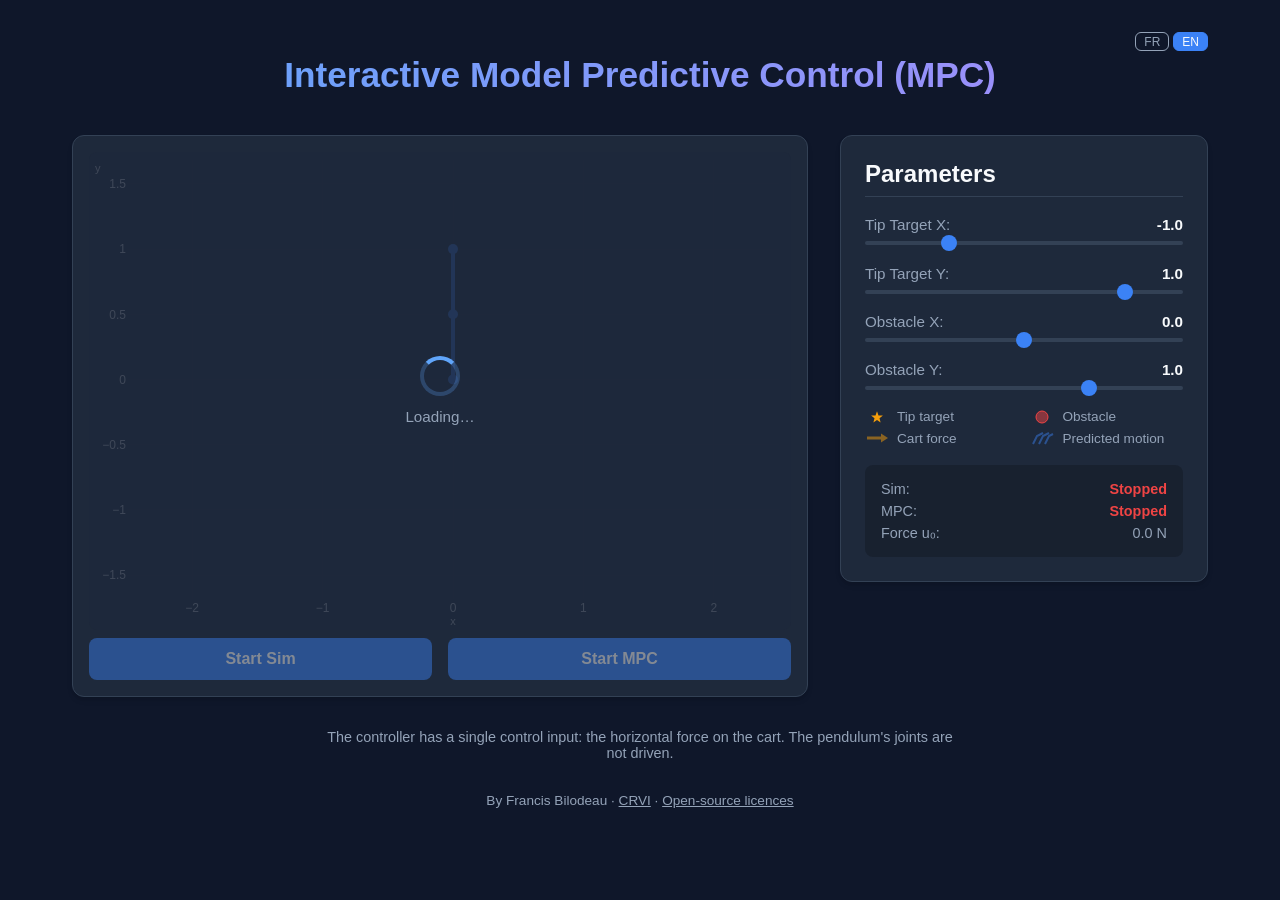
==== mpc-demo/index.html @ 0389cd3d "Interactive model predictive control demo (build ef938bd) and a root page Co-Authored-By: Claude Opu" ====
<!DOCTYPE html>
<html lang="en">

<head>
    <meta charset="UTF-8">
    <meta name="viewport" content="width=device-width,initial-scale=1">
    <title>Interactive Model Predictive Control (MPC)</title>
    <meta name="description" content="Interactive demo of Model Predictive Control on a double inverted pendulum with real-time obstacle avoidance, running in your browser (WebAssembly).">
    <link rel="icon" href="data:,">
    <link rel="stylesheet" href="style.css">
    <script src="https://cdn.plot.ly/plotly-2.24.1.min.js"></script>
</head>

<body>
    <div class="container">
        <header>
            <div class="lang-switch" role="group" aria-label="Language / Langue">
                <button type="button" data-lang="fr">FR</button><button type="button" data-lang="en">EN</button>
            </div>
            <h1 data-i18n="title">Interactive Model Predictive Control (MPC)</h1>
        </header>

        <div class="main-content">
            <div class="visualization">
                <div id="plot"></div>
                <div id="loading" class="loading" role="status"><span class="spinner"></span><span id="loading-text" data-i18n="loading">Loading…</span></div>
                <div id="notice" class="notice" data-i18n="notice">Solver failed: pendulum reset to its start</div>
                <div class="actions run-row">
                    <button id="btn-sim-toggle" class="btn btn-primary" disabled="disabled">Start Sim</button>
                    <button id="btn-mpc-toggle" class="btn btn-primary" disabled="disabled">Start MPC</button>
                </div>
            </div>

            <div class="controls">
                <h2 data-i18n="parameters">Parameters</h2>

                <div class="control-group">
                    <label for="target_x" data-i18n="target_x">Tip Target X: <span id="target_x_val">-1.0</span></label>
                    <input type="range" id="target_x" min="-2.0" max="2.0" step="0.1" value="-1.0">
                </div>

                <div class="control-group">
                    <label for="target_y" data-i18n="target_y">Tip Target Y: <span id="target_y_val">1.0</span></label>
                    <input type="range" id="target_y" min="-1.5" max="1.5" step="0.1" value="1.0">
                </div>

                <div class="control-group">
                    <label for="obs_x" data-i18n="obs_x">Obstacle X: <span id="obs_x_val">0.0</span></label>
                    <input type="range" id="obs_x" min="-2.0" max="2.0" step="0.1" value="0.0">
                </div>

                <div class="control-group">
                    <label for="obs_y" data-i18n="obs_y">Obstacle Y: <span id="obs_y_val">1.0</span></label>
                    <input type="range" id="obs_y" min="0.5" max="1.2" step="0.1" value="1.0">
                </div>

                
                <ul class="legend" aria-label="Plot legend">
                    <li data-i18n="legend_target"><svg viewBox="0 0 24 14" aria-hidden="true"><polygon points="12.0,1.3 13.5,5.4 17.9,5.6 14.5,8.3 15.6,12.5 12.0,10.1 8.4,12.5 9.5,8.3 6.1,5.6 10.5,5.4" fill="#f59e0b"/></svg>Tip target</li>
                    <li data-i18n="legend_obstacle"><svg viewBox="0 0 24 14" aria-hidden="true"><circle cx="12" cy="7" r="6" fill="rgba(239,68,68,0.5)" stroke="#ef4444"/></svg>Obstacle</li>
                    <li data-i18n="legend_force"><svg viewBox="0 0 24 14" aria-hidden="true" opacity="0.5"><line x1="2" y1="7" x2="17" y2="7" stroke="#f59e0b" stroke-width="3"/><polygon points="16,2.5 23,7 16,11.5" fill="#f59e0b"/></svg>Cart force</li>
                    <li data-i18n="legend_prediction"><svg viewBox="0 0 24 14" aria-hidden="true"><g fill="none" stroke="rgba(59,130,246,0.45)" stroke-width="2"><polyline points="3,13 7,5 13,2"/><polyline points="9,13 13,5 19,2"/><polyline points="15,13 19,5 23,3"/></g></svg>Predicted motion</li>
                </ul>

                <div class="status-panel">
                    <p data-i18n="sim">Sim: <span id="sim-status" class="status-off">Stopped</span></p>
                    <p data-i18n="mpc">MPC: <span id="mpc-status" class="status-off">Stopped</span></p>
                    <p data-i18n="force">Force u₀: <span id="u0-display">0.0 N</span></p>
                </div>

                <div class="status-panel perf-panel" hidden>
                    <p>Solver: <span id="solver-status">-</span></p>
                    <p>Variant: <span id="variant">measuring…</span></p>
                    <p>Solve time (mean / p99): <span id="solve-time">-</span></p>
                    <p>Deadline misses (&gt; 15 ms): <span id="misses">-</span></p>
                    <p>Speed vs real time: <span id="speed">-</span></p>
                    <p>Background solver: <span id="bg">-</span></p>
                    <p>Resets after solver failure: <span id="resets">0</span></p>
                    <span id="pick-detail" class="muted">Timing the controller variants on this device…</span>
                    <div class="tuning" hidden>
                        <div class="control-group">
                            <label for="u_max">Max force: <span id="u_max_val">-</span> N</label>
                            <input type="range" id="u_max" min="1" max="40" step="any">
                        </div>
                        <div class="control-group">
                            <label for="cost_u">Force penalty: <span id="cost_u_val">-</span></label>
                            <input type="range" id="cost_u" min="0" max="20" step="0.1">
                        </div>
                        <div class="control-group">
                            <label for="cost_du">Change-in-force penalty: <span id="cost_du_val">-</span></label>
                            <input type="range" id="cost_du" min="0" max="10" step="0.01">
                        </div>
                        <div class="control-group">
                            <label for="horizon">Horizon N: <span id="horizon_val">-</span></label>
                            <input type="range" id="horizon" min="0" max="0" step="1">
                        </div>
                        <div class="control-group">
                            <label for="dt">First interval: <span id="dt_val">-</span> ms</label>
                            <input type="range" id="dt" min="5" max="50" step="0.5">
                        </div>
                        <div class="control-group">
                            <label for="growth">Interval growth: <span id="growth_val">-</span></label>
                            <input type="range" id="growth" min="1" max="1.05" step="0.001">
                        </div>
                        <div class="control-group">
                            <label for="d_cart">Cart damping: <span id="d_cart_val">-</span> N·s/m</label>
                            <input type="range" id="d_cart" min="0" max="0.01" step="0.0001">
                        </div>
                        <div class="control-group">
                            <label for="d_joint">Joint damping: <span id="d_joint_val">-</span> N·m·s/rad</label>
                            <input type="range" id="d_joint" min="0" max="0.25" step="0.001">
                        </div>
                    </div>
                </div>
            </div>
        </div>

        <p class="note" data-i18n="note">The controller has a single control input: the horizontal force on the cart. The pendulum's joints are not driven.</p>

        <footer class="credits">
            <span data-i18n="by">By</span> Francis Bilodeau · <a href="https://www.crvi.ca/" target="_blank" rel="noopener">CRVI</a> ·
            <a href="gen/licenses.txt" target="_blank" rel="noopener" data-i18n="licences">Open-source licences</a>
        </footer>
    </div>

    <script src="app.js?v=ef938bd"></script>
</body>

</html>
---- mpc-demo/style.css ----
:root {
    --bg-color: #0f172a;
    --panel-bg: #1e293b;
    --text-main: #f8fafc;
    --text-muted: #94a3b8;
    --accent: #3b82f6;
    --accent-hover: #2563eb;
    --accent-danger: #ef4444;
    --accent-danger-hover: #dc2626;
    --border-color: #334155;
}

* {
    box-sizing: border-box;
    margin: 0;
    padding: 0;
    font-family: 'Inter', -apple-system, BlinkMacSystemFont, "Segoe UI", Roboto, Helvetica, Arial, sans-serif;
}

body {
    background-color: var(--bg-color);
    color: var(--text-main);
    min-height: 100vh;
    display: flex;
    justify-content: center;
}

.container {
    width: 100%;
    max-width: 1200px;
    padding: 2rem;
    display: flex;
    flex-direction: column;
    gap: 2rem;
}

header {
    text-align: center;
}

header h1 {
    font-size: clamp(0.8rem, 3.9vw, 2.2rem);
    white-space: nowrap;
    margin-bottom: 0.5rem;
    background: linear-gradient(to right, #60a5fa, #a78bfa);
    -webkit-background-clip: text;
    -webkit-text-fill-color: transparent;
}

header p {
    color: var(--text-muted);
    font-size: 1.1rem;
}

.main-content {
    display: grid;
    grid-template-columns: 2fr 1fr;
    gap: 2rem;
}

.visualization {
    background: var(--panel-bg);
    border-radius: 12px;
    padding: 1rem;
    box-shadow: 0 4px 6px -1px rgba(0, 0, 0, 0.1), 0 2px 4px -1px rgba(0, 0, 0, 0.06);
    border: 1px solid var(--border-color);
}

#plot {
    width: 100%;
    height: 100%;
    border-radius: 8px;
    overflow: hidden;
}

.controls {
    background: var(--panel-bg);
    border-radius: 12px;
    padding: 1.5rem;
    box-shadow: 0 4px 6px -1px rgba(0, 0, 0, 0.1), 0 2px 4px -1px rgba(0, 0, 0, 0.06);
    border: 1px solid var(--border-color);
    display: flex;
    flex-direction: column;
    gap: 1.2rem;
}

.controls h2 {
    font-size: 1.5rem;
    border-bottom: 1px solid var(--border-color);
    padding-bottom: 0.5rem;
}

.control-group {
    display: flex;
    flex-direction: column;
    gap: 0.5rem;
}

.control-group label {
    font-size: 0.95rem;
    color: var(--text-muted);
    display: flex;
    justify-content: space-between;
}

.control-group label span {
    color: var(--text-main);
    font-weight: 600;
}

input[type=range] {
    -webkit-appearance: none;
    width: 100%;
    background: transparent;
}

input[type=range]::-webkit-slider-thumb {
    -webkit-appearance: none;
    height: 16px;
    width: 16px;
    border-radius: 50%;
    background: var(--accent);
    cursor: pointer;
    margin-top: -6px;
}

input[type=range]::-webkit-slider-runnable-track {
    width: 100%;
    height: 4px;
    cursor: pointer;
    background: var(--border-color);
    border-radius: 2px;
}

input[type=range]:focus {
    outline: none;
}

.actions {
    display: flex;
    gap: 1rem;
    margin-top: 0.5rem;
}

/* ---- Controller section ---- */
.controller-section {
    border: 1px solid var(--border-color);
    border-radius: 8px;
    padding: 1rem;
    display: flex;
    flex-direction: column;
    gap: 0.75rem;
}

.controller-section h3 {
    font-size: 1rem;
    color: var(--text-muted);
    text-transform: uppercase;
    letter-spacing: 0.05em;
    margin-bottom: 0.25rem;
}

.controller-row {
    display: flex;
    align-items: center;
    justify-content: space-between;
    gap: 0.75rem;
}

.controller-label {
    display: flex;
    flex-direction: column;
    flex: 1;
}

.controller-name {
    font-weight: 700;
    font-size: 1rem;
}

.controller-desc {
    font-size: 0.78rem;
    color: var(--text-muted);
}

/* ---- Buttons ---- */
.btn {
    padding: 0.75rem 1.5rem;
    border: none;
    border-radius: 8px;
    font-size: 1rem;
    font-weight: 600;
    cursor: pointer;
    transition: all 0.2s;
    width: 100%;
}

.btn-controller {
    padding: 0.55rem 1rem;
    font-size: 0.9rem;
    width: auto;
    min-width: 110px;
    flex-shrink: 0;
}

.btn-primary {
    background-color: var(--accent);
    color: white;
}

.btn-primary:hover:not(:disabled) {
    background-color: var(--accent-hover);
}

.btn-danger {
    background-color: var(--accent-danger);
    color: white;
}

.btn-danger:hover:not(:disabled) {
    background-color: var(--accent-danger-hover);
}

.btn:disabled {
    opacity: 0.45;
    cursor: not-allowed;
}

/* ---- Status panel ---- */
.status-panel {
    background: rgba(0, 0, 0, 0.2);
    padding: 1rem;
    border-radius: 8px;
    font-size: 0.9rem;
    display: flex;
    flex-direction: column;
    gap: 0.4rem;
}

.status-panel p {
    display: flex;
    justify-content: space-between;
    color: var(--text-muted);
}

.status-on {
    font-weight: 600;
    color: #10b981;
}

.status-off {
    font-weight: 600;
    color: #ef4444;
}

/* ---- Browser (WebAssembly) build additions ---- */
/* The controls column is taller than today's: keep today's plot size instead of stretching. */
.main-content {
    align-items: start;
}

.visualization {
    position: relative;
}

#plot {
    height: auto;
    aspect-ratio: 5 / 3.4;  /* x spans 5 m, y 3 m (+ axis margins): keeps the ±1.5 m height range */
}

.notice {
    position: absolute;
    top: 1.5rem;
    left: 50%;
    transform: translateX(-50%);
    background: rgba(239, 68, 68, 0.9);
    color: white;
    padding: 0.4rem 0.9rem;
    border-radius: 6px;
    font-size: 0.9rem;
    pointer-events: none;
    opacity: 0;
    transition: opacity 0.4s;
}

.notice.show {
    opacity: 1;
}

.perf-panel {
    font-size: 0.85rem;
}

.perf-panel .muted {
    color: var(--text-muted);
    font-size: 0.78rem;
    line-height: 1.35;
}

@media (max-width: 800px) {
    .container {
        padding: 1rem;
        gap: 1rem;
    }


    .main-content {
        grid-template-columns: 1fr;
    }

    .visualization {
        min-height: 0;
        padding: 0.5rem;
    }

}

.perf-panel[hidden] {
    display: none;
}

/* Start Sim and Start MPC side by side, right under the plot */
.run-row .btn {
    flex: 1;
}

/* Shown over the plot while the WebAssembly controller loads and is timed on this device */
.loading {
    position: absolute;
    top: 1rem;
    left: 1rem;
    right: 1rem;
    aspect-ratio: 5 / 3.4;
    display: flex;
    flex-direction: column;
    align-items: center;
    justify-content: center;
    gap: 0.75rem;
    background: rgba(30, 41, 59, 0.85);
    border-radius: 8px;
    color: var(--text-muted);
    font-size: 0.95rem;
    z-index: 2;
}

.loading[hidden] {
    display: none;
}

.spinner {
    width: 2.5rem;
    height: 2.5rem;
    border: 4px solid rgba(96, 165, 250, 0.25);
    border-top-color: #60a5fa;
    border-radius: 50%;
    animation: spin 0.9s linear infinite;
}

@keyframes spin {
    to { transform: rotate(360deg); }
}

@media (max-width: 800px) {
    .loading {
        top: 0.5rem;
        left: 0.5rem;
        right: 0.5rem;
    }
}

.tuning:not([hidden]) {  /* display: flex would override the hidden attribute */
    display: flex;
    flex-direction: column;
    gap: 1rem;
}

.legend {
    list-style: none;
    margin: 0;
    padding: 0;
    display: grid;
    grid-template-columns: repeat(2, minmax(0, 1fr));
    gap: 0.4rem 0.8rem;
    font-size: 0.85rem;
    color: var(--text-muted);
}

.legend li {
    display: flex;
    align-items: center;
    gap: 0.5rem;
}

.legend svg {
    width: 24px;
    height: 14px;
    flex: none;
}

.credits {
    text-align: center;
    font-size: 0.85rem;
    color: var(--text-muted);
}

.credits a {
    color: var(--text-muted);
}

.note {
    max-width: 40rem;
    margin: 0 auto;
    text-align: center;
    font-size: 0.9rem;
    color: var(--text-muted);
}

.lang-switch {
    display: flex;
    justify-content: flex-end;
    gap: 0.25rem;
    margin-bottom: 0.25rem;
}

.lang-switch button {
    background: transparent;
    color: var(--text-muted);
    border: 1px solid var(--text-muted);
    border-radius: 0.375rem;
    padding: 0.1rem 0.5rem;
    font-size: 0.75rem;
    cursor: pointer;
}

.lang-switch button.active {
    color: var(--text-main);
    border-color: var(--accent);
    background: var(--accent);
}
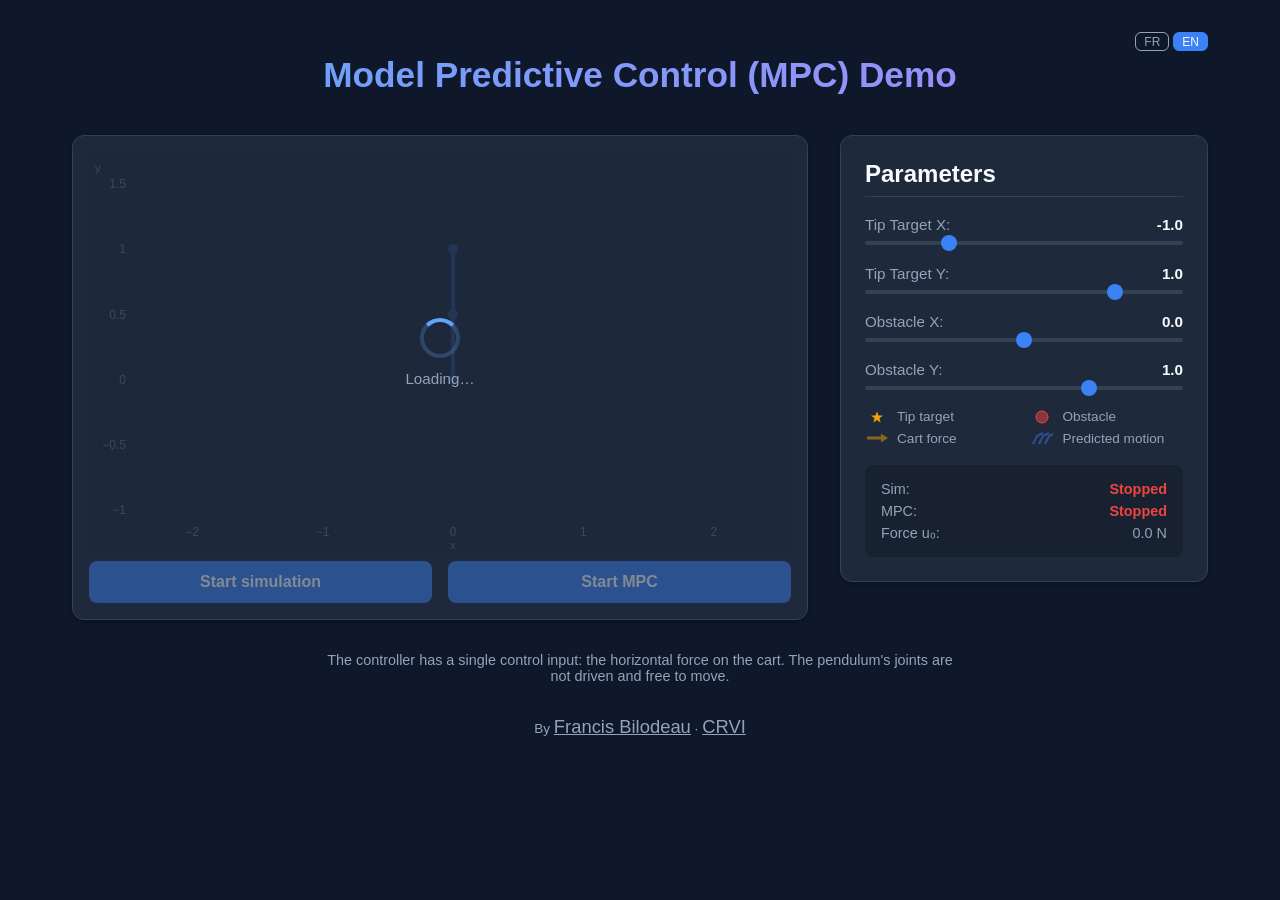
==== commit 14ef512c: "Demo update (build c711802): footer name + CRVI as larger links, new titles and buttons, joint note," ====
--- a/mpc-demo/index.html
+++ b/mpc-demo/index.html
@@ -4,7 +4,7 @@
 <head>
     <meta charset="UTF-8">
     <meta name="viewport" content="width=device-width,initial-scale=1">
-    <title>Interactive Model Predictive Control (MPC)</title>
+    <title>Model Predictive Control (MPC) Demo</title>
     <meta name="description" content="Interactive demo of Model Predictive Control on a double inverted pendulum with real-time obstacle avoidance, running in your browser (WebAssembly).">
     <link rel="icon" href="data:,">
     <link rel="stylesheet" href="style.css">
@@ -17,7 +17,7 @@
             <div class="lang-switch" role="group" aria-label="Language / Langue">
                 <button type="button" data-lang="fr">FR</button><button type="button" data-lang="en">EN</button>
             </div>
-            <h1 data-i18n="title">Interactive Model Predictive Control (MPC)</h1>
+            <h1 data-i18n="title">Model Predictive Control (MPC) Demo</h1>
         </header>
 
         <div class="main-content">
@@ -26,7 +26,7 @@
                 <div id="loading" class="loading" role="status"><span class="spinner"></span><span id="loading-text" data-i18n="loading">Loading…</span></div>
                 <div id="notice" class="notice" data-i18n="notice">Solver failed: pendulum reset to its start</div>
                 <div class="actions run-row">
-                    <button id="btn-sim-toggle" class="btn btn-primary" disabled="disabled">Start Sim</button>
+                    <button id="btn-sim-toggle" class="btn btn-primary" disabled="disabled">Start simulation</button>
                     <button id="btn-mpc-toggle" class="btn btn-primary" disabled="disabled">Start MPC</button>
                 </div>
             </div>
@@ -41,7 +41,7 @@
 
                 <div class="control-group">
                     <label for="target_y" data-i18n="target_y">Tip Target Y: <span id="target_y_val">1.0</span></label>
-                    <input type="range" id="target_y" min="-1.5" max="1.5" step="0.1" value="1.0">
+                    <input type="range" id="target_y" min="-1" max="1.5" step="0.1" value="1.0">
                 </div>
 
                 <div class="control-group">
@@ -115,15 +115,15 @@
             </div>
         </div>
 
-        <p class="note" data-i18n="note">The controller has a single control input: the horizontal force on the cart. The pendulum's joints are not driven.</p>
+        <p class="note" data-i18n="note">The controller has a single control input: the horizontal force on the cart. The pendulum's joints are not driven and free to move.</p>
 
         <footer class="credits">
-            <span data-i18n="by">By</span> Francis Bilodeau · <a href="https://www.crvi.ca/" target="_blank" rel="noopener">CRVI</a> ·
-            <a href="gen/licenses.txt" target="_blank" rel="noopener" data-i18n="licences">Open-source licences</a>
+            <p><span data-i18n="by">By</span> <a id="author-link" class="credit-main" href="https://www.linkedin.com/in/bilodeaufrancis/" target="_blank" rel="noopener">Francis Bilodeau</a> ·
+                <a class="credit-main" href="https://www.crvi.ca/" target="_blank" rel="noopener">CRVI</a></p>
         </footer>
     </div>
 
-    <script src="app.js?v=ef938bd"></script>
+    <script src="app.js?v=c711802"></script>
 </body>
 
 </html>
--- a/mpc-demo/style.css
+++ b/mpc-demo/style.css
@@ -264,8 +264,7 @@
 }
 
 #plot {
-    height: auto;
-    aspect-ratio: 5 / 3.4;  /* x spans 5 m, y 3 m (+ axis margins): keeps the ±1.5 m height range */
+    height: auto;  /* set by fitPlotHeight() in app.js */
 }
 
 .notice {
@@ -329,8 +328,7 @@
     position: absolute;
     top: 1rem;
     left: 1rem;
-    right: 1rem;
-    aspect-ratio: 5 / 3.4;
+    right: 1rem;  /* height: the plot's, set by app.js */
     display: flex;
     flex-direction: column;
     align-items: center;
@@ -407,6 +405,10 @@
     color: var(--text-muted);
 }
 
+.credits .credit-main {
+    font-size: 1.15rem;
+}
+
 .note {
     max-width: 40rem;
     margin: 0 auto;
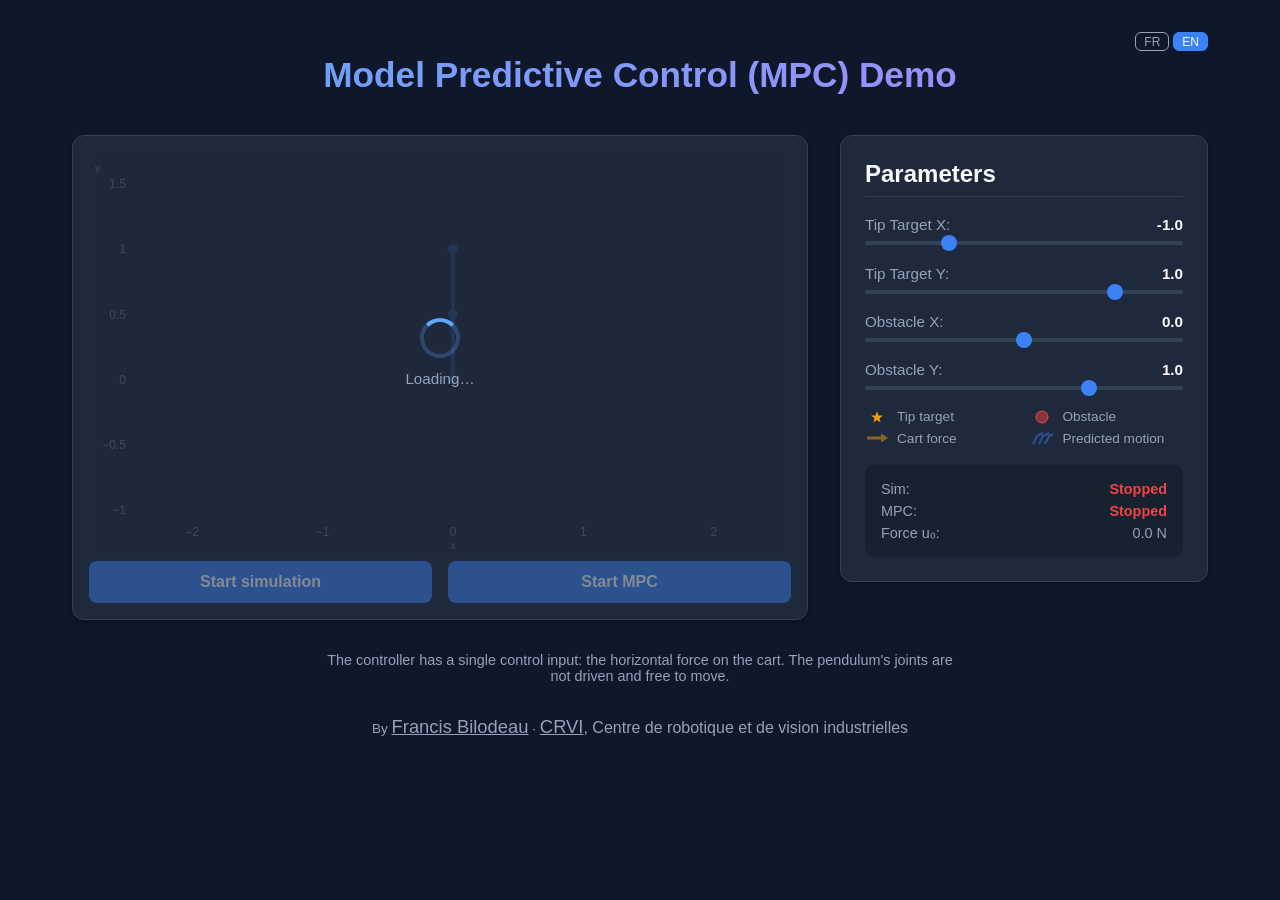
==== commit 4c24d990: "Demo update (build 3746f66): CRVI followed by its full name, Centre de robotique et de vision indust" ====
--- a/mpc-demo/index.html
+++ b/mpc-demo/index.html
@@ -119,11 +119,11 @@
 
         <footer class="credits">
             <p><span data-i18n="by">By</span> <a id="author-link" class="credit-main" href="https://www.linkedin.com/in/bilodeaufrancis/" target="_blank" rel="noopener">Francis Bilodeau</a> ·
-                <a class="credit-main" href="https://www.crvi.ca/" target="_blank" rel="noopener">CRVI</a></p>
+                <a class="credit-main" href="https://www.crvi.ca/" target="_blank" rel="noopener">CRVI</a><span class="credit-org">, Centre de robotique et de vision industrielles</span></p>
         </footer>
     </div>
 
-    <script src="app.js?v=c711802"></script>
+    <script src="app.js?v=3746f66"></script>
 </body>
 
 </html>
--- a/mpc-demo/style.css
+++ b/mpc-demo/style.css
@@ -409,6 +409,14 @@
     font-size: 1.15rem;
 }
 
+.credits p {
+    text-wrap: balance;  /* the line with CRVI's full name wraps evenly on phones */
+}
+
+.credits .credit-org {
+    font-size: 1rem;
+}
+
 .note {
     max-width: 40rem;
     margin: 0 auto;
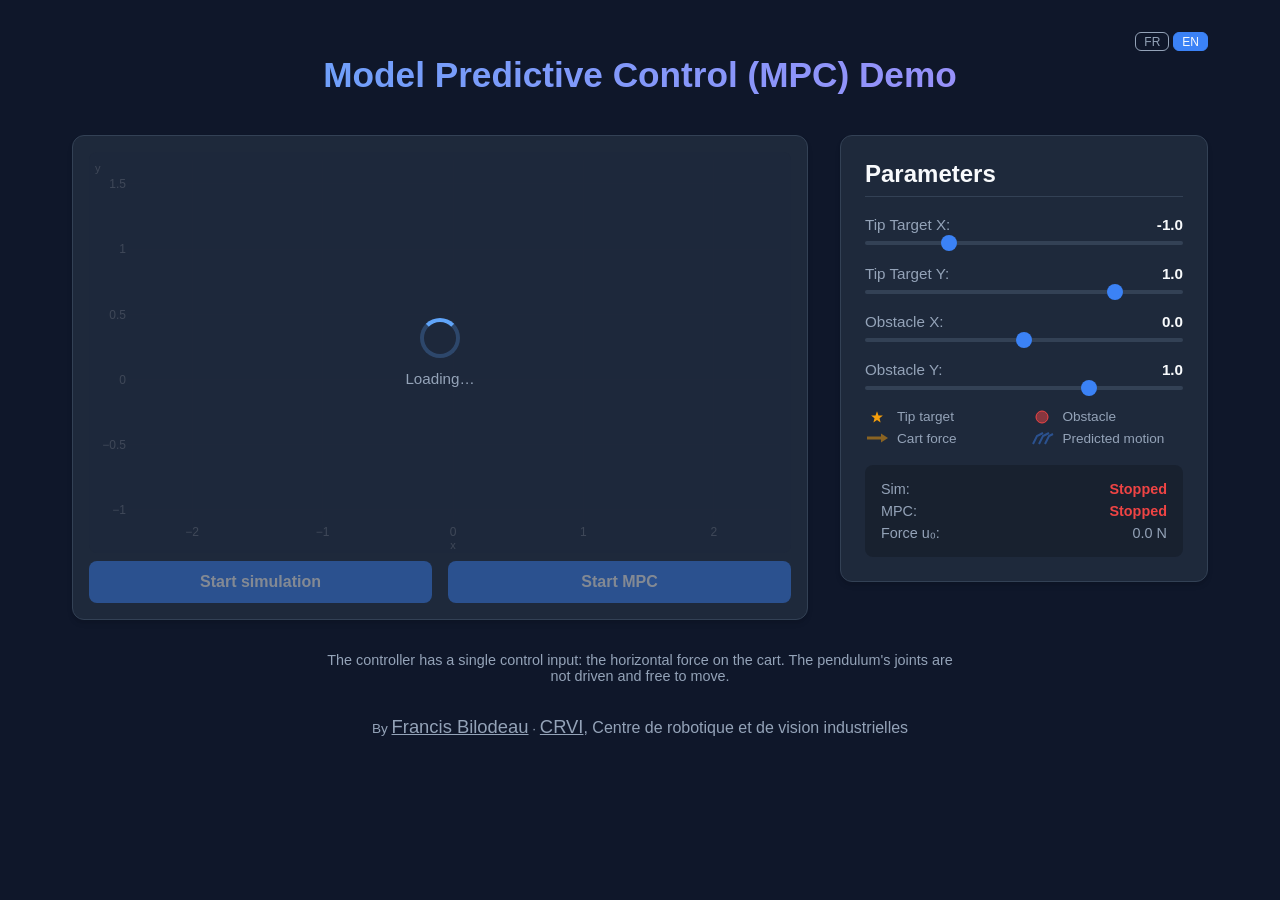
==== commit 68e44e32: "Demo update (build 8ce014d): energy boost when the plan keeps postponing its move (hanging pendulum," ====
--- a/mpc-demo/index.html
+++ b/mpc-demo/index.html
@@ -23,6 +23,7 @@
         <div class="main-content">
             <div class="visualization">
                 <div id="plot"></div>
+                <canvas id="scene"></canvas>  
                 <div id="loading" class="loading" role="status"><span class="spinner"></span><span id="loading-text" data-i18n="loading">Loading…</span></div>
                 <div id="notice" class="notice" data-i18n="notice">Solver failed: pendulum reset to its start</div>
                 <div class="actions run-row">
@@ -76,6 +77,7 @@
                     <p>Speed vs real time: <span id="speed">-</span></p>
                     <p>Background solver: <span id="bg">-</span></p>
                     <p>Resets after solver failure: <span id="resets">0</span></p>
+                    <p>Frozen horizon: <span id="frozen">-</span></p>
                     <span id="pick-detail" class="muted">Timing the controller variants on this device…</span>
                     <div class="tuning" hidden>
                         <div class="control-group">
@@ -91,8 +93,55 @@
                             <input type="range" id="cost_du" min="0" max="10" step="0.01">
                         </div>
                         <div class="control-group">
+                            <label for="cost_tip">Tip distance weight q: <span id="cost_tip_val">-</span></label>
+                            <input type="range" id="cost_tip" min="0" max="1500" step="1">
+                        </div>
+                        <div class="control-group">  
+                            Distance cost shape
+                            <label class="choice"><input type="radio" name="dist_shape" value="0" checked="checked"> quadratic q·d² (shipped)</label>
+                            <label class="choice"><input type="radio" name="dist_shape" value="1"> rational q·d²/(1 + d²/s²)</label>
+                            <label class="choice"><input type="radio" name="dist_shape" value="2"> exponential q·s²(1 − e<sup>−d²/s²</sup>)</label>
+                        </div>
+                        <div class="control-group">
+                            <label for="sat_dist">Saturation distance s: <span id="sat_dist_val">-</span> m (max q·s² = <span id="sat_max">-</span>)</label>
+                            <input type="range" id="sat_dist" min="0.05" max="2" step="0.01">
+                        </div>
+                        <div class="control-group">
+                            <label for="cost_speed">Speed penalty: <span id="cost_speed_val">-</span></label>
+                            <input type="range" id="cost_speed" min="-3" max="2" step="0.01" data-log="1">
+                        </div>
+                        <div class="control-group">
+                            <label for="shape_angle">Angle shaping: <span id="shape_angle_val">-</span></label>
+                            <input type="range" id="shape_angle" min="0" max="300" step="1">
+                        </div>
+                        <div class="control-group">
+                            <label for="shape_terminal">Terminal multiplier: <span id="shape_terminal_val">-</span></label>
+                            <input type="range" id="shape_terminal" min="0" max="30" step="0.01">
+                        </div>
+                        <div class="control-group">
+                            <label for="cost_speed_terminal">Terminal speed penalty: <span id="cost_speed_terminal_val">-</span></label>
+                            <input type="range" id="cost_speed_terminal" min="0" max="200" step="0.1">
+                        </div>
+                        <div class="control-group">
+                            <label for="boost_energy">Energy boost when frozen: <span id="boost_energy_val">-</span> (0 = off)</label>
+                            <input type="range" id="boost_energy" min="0" max="2000" step="1">
+                        </div>
+                        <div class="control-group">
                             <label for="horizon">Horizon N: <span id="horizon_val">-</span></label>
                             <input type="range" id="horizon" min="0" max="0" step="1">
+                        </div>
+                        <div class="control-group bg-knob">
+                            <label for="bg_horizon">Background horizon N: <span id="bg_horizon_val">-</span></label>
+                            <input type="range" id="bg_horizon" min="0" max="0" step="1">
+                        </div>
+                        <div class="control-group bg-knob">
+                            <label for="bg_iter">Background max iterations: <span id="bg_iter_val">-</span></label>
+                            <input type="range" id="bg_iter" min="5" max="200" step="5">
+                        </div>
+                        <div class="control-group bg-knob">  
+                            Offer judged on
+                            <label class="choice"><input type="radio" name="adopt_rule" value="overlap" checked="checked"> real-time horizon (shipped)</label>
+                            <label class="choice"><input type="radio" name="adopt_rule" value="total"> background horizon</label>
                         </div>
                         <div class="control-group">
                             <label for="dt">First interval: <span id="dt_val">-</span> ms</label>
@@ -123,7 +172,7 @@
         </footer>
     </div>
 
-    <script src="app.js?v=3746f66"></script>
+    <script src="app.js?v=8ce014d"></script>
 </body>
 
 </html>
--- a/mpc-demo/style.css
+++ b/mpc-demo/style.css
@@ -108,6 +108,11 @@
     font-weight: 600;
 }
 
+.control-group label.choice {  /* a radio button and its text, side by side */
+    justify-content: flex-start;
+    gap: 0.5rem;
+}
+
 input[type=range] {
     -webkit-appearance: none;
     width: 100%;
@@ -261,10 +266,16 @@
 
 .visualization {
     position: relative;
+    min-width: 0;  /* the grid column may shrink below the plot's current width (rotated phone): app.js then resizes it */
 }
 
 #plot {
     height: auto;  /* set by fitPlotHeight() in app.js */
+}
+
+#scene {
+    position: absolute;  /* place and size: fitScene() in app.js */
+    pointer-events: none;
 }
 
 .notice {
